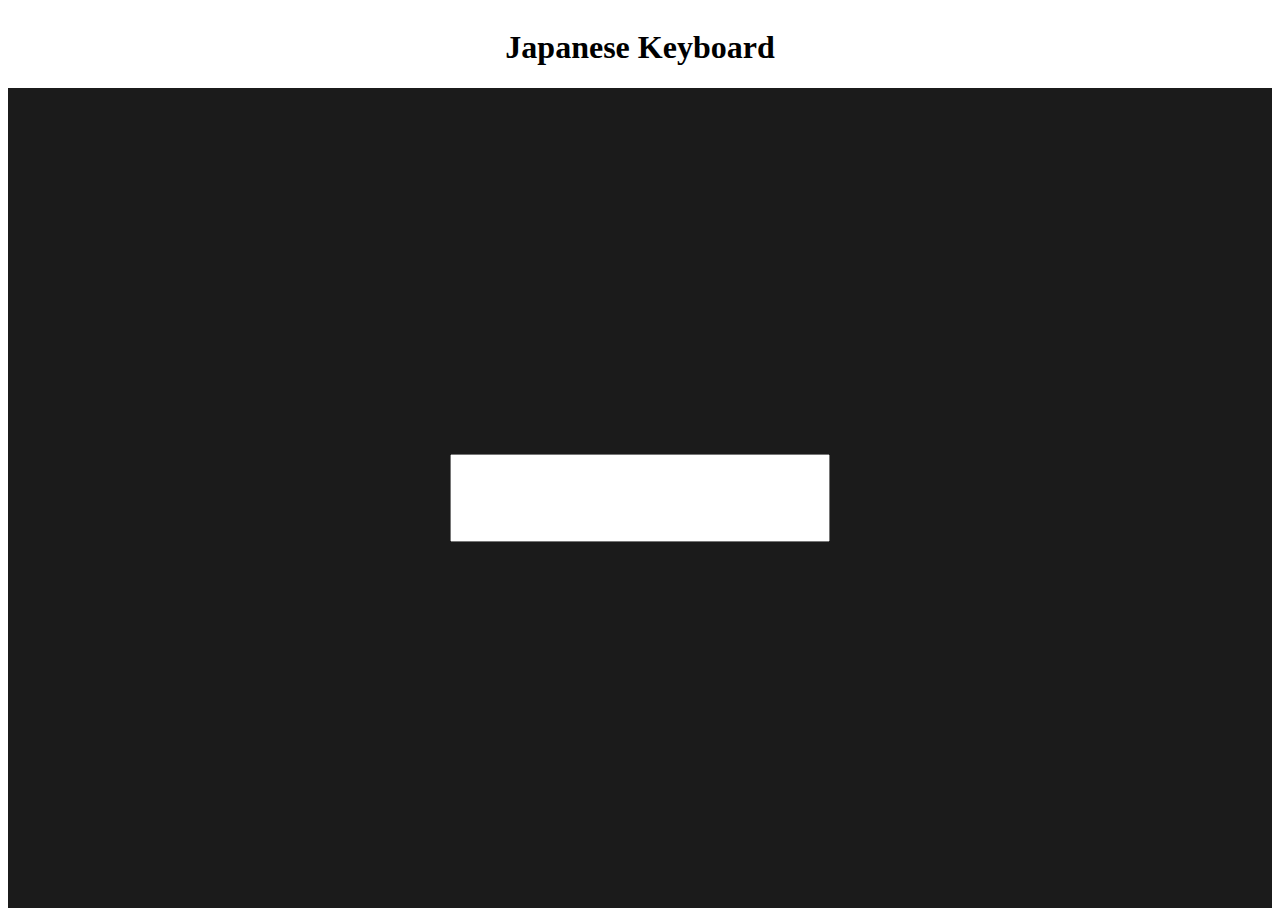
==== keyboard.html @ d09628d8 "some css updates" ====
<!DOCTYPE html>
<html lang="en">
<head>
    <meta charset="UTF-8">
    <meta name="viewport" content="width=device-width, initial-scale=1.0">
    <title>JapanKeys</title>
    <link rel="stylesheet" href="keyboard.css">
</head>
<body>
    <div class="main">
        <div class="title">
            <h1>Japanese Keyboard</h1>
        </div>
        <div class="keyboardContainer">
            <input class="keyboard">
        </div>
    </div>
</body>
<script src="keyboard.js"></script>
</html>
---- keyboard.css ----
.main {
    display: flex;
    flex-direction: column;
    justify-content: center;
    align-items: center;
    background-color: #1b1b1b;
    height: 100vh;
}
.title {
    display: flex;
    justify-content: center;
    background-color: white;
    width: 100%;
}
.keyboardContainer {
    display: flex;
    align-items: center;
    height: 100%;
    width: 30%;
}
.keyboard {
    height: 10%;
    width: 100%;
    font-size: 3vh;
}
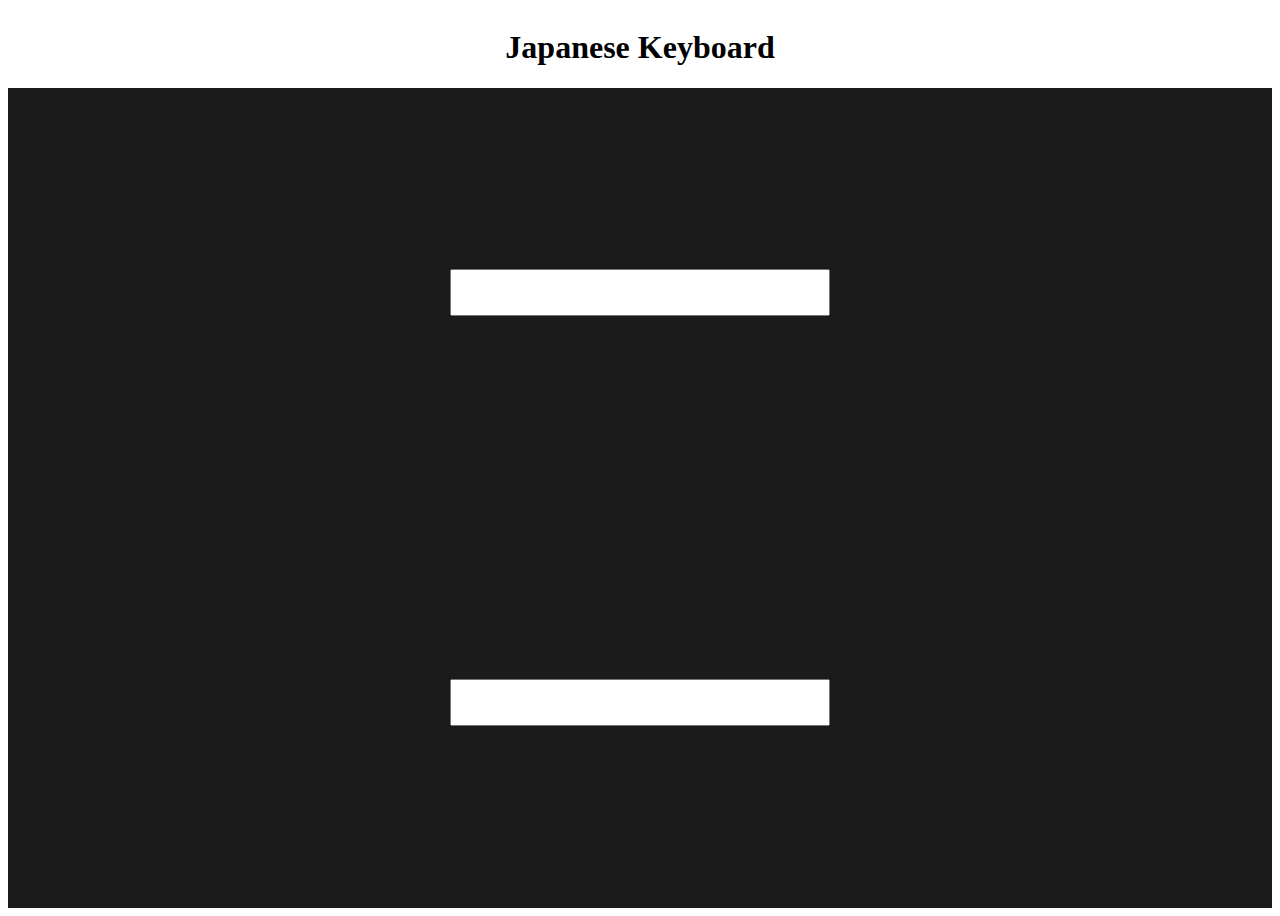
==== commit 7fe09967: "some more bug fixes" ====
--- a/keyboard.html
+++ b/keyboard.html
@@ -12,7 +12,10 @@
             <h1>Japanese Keyboard</h1>
         </div>
         <div class="keyboardContainer">
-            <input class="keyboard">
+            <input class="keyboard" id="input">
+        </div>
+        <div class="keyboardContainer">
+            <input class="keyboard" id="output">
         </div>
     </div>
 </body>
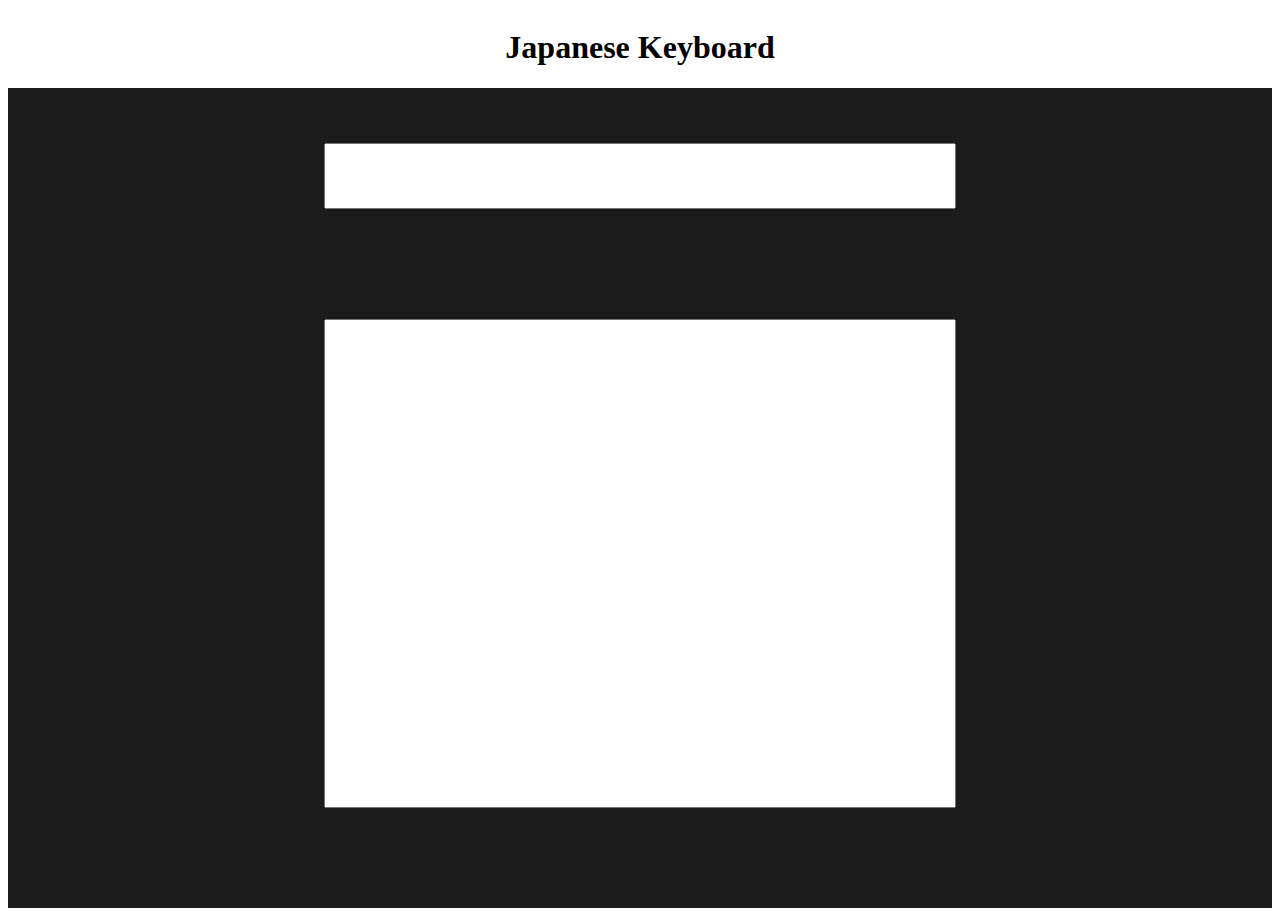
==== commit d3efc23d: "changed css sizing" ====
--- a/keyboard.html
+++ b/keyboard.html
@@ -11,10 +11,10 @@
         <div class="title">
             <h1>Japanese Keyboard</h1>
         </div>
-        <div class="keyboardContainer">
+        <div class="keyboardContainer1">
             <input class="keyboard" id="input">
         </div>
-        <div class="keyboardContainer">
+        <div class="keyboardContainer2">
             <input class="keyboard" id="output">
         </div>
     </div>
--- a/keyboard.css
+++ b/keyboard.css
@@ -12,14 +12,21 @@
     background-color: white;
     width: 100%;
 }
-.keyboardContainer {
+.keyboardContainer1 {
     display: flex;
     align-items: center;
-    height: 100%;
-    width: 30%;
+    padding-top: 5vh;
+    height: 10%;
+    width: 50%;
+}
+.keyboardContainer2 {
+    display: flex;
+    align-items: center;
+    height: 80%;
+    width: 50%;
 }
 .keyboard {
-    height: 10%;
+    height: 70%;
     width: 100%;
     font-size: 3vh;
 }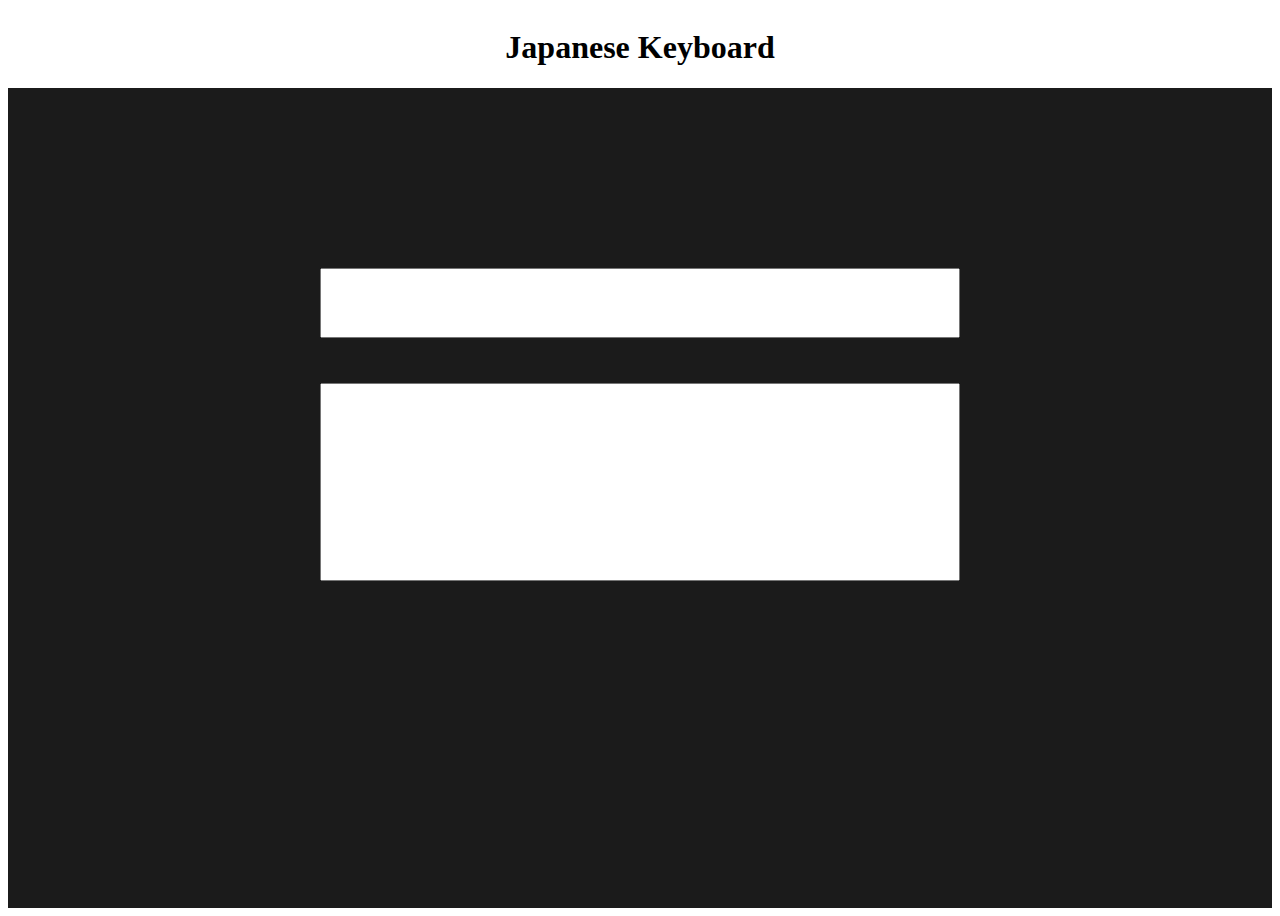
==== commit 2311fbb8: "some css updates and bug fixes" ====
--- a/keyboard.html
+++ b/keyboard.html
@@ -11,11 +11,9 @@
         <div class="title">
             <h1>Japanese Keyboard</h1>
         </div>
-        <div class="keyboardContainer1">
-            <input class="keyboard" id="input">
-        </div>
         <div class="keyboardContainer2">
-            <input class="keyboard" id="output">
+            <input class="keyboard1" id="input">
+            <input class="keyboard2" id="output">
         </div>
     </div>
 </body>
--- a/keyboard.css
+++ b/keyboard.css
@@ -12,21 +12,25 @@
     background-color: white;
     width: 100%;
 }
-.keyboardContainer1 {
-    display: flex;
-    align-items: center;
-    padding-top: 5vh;
-    height: 10%;
-    width: 50%;
-}
+
 .keyboardContainer2 {
     display: flex;
     align-items: center;
+    flex-direction: column;
+    padding-top: 20vh;
     height: 80%;
     width: 50%;
 }
-.keyboard {
-    height: 70%;
+.keyboard1 {
+    height: 10%;
+    margin-bottom: 5vh;
+    width: 100%;
+    font-size: 3vh;
+}
+.keyboard2 {
+    display: flex;
+    height: 30%;
+    margin-bottom: 5vh;
     width: 100%;
     font-size: 3vh;
 }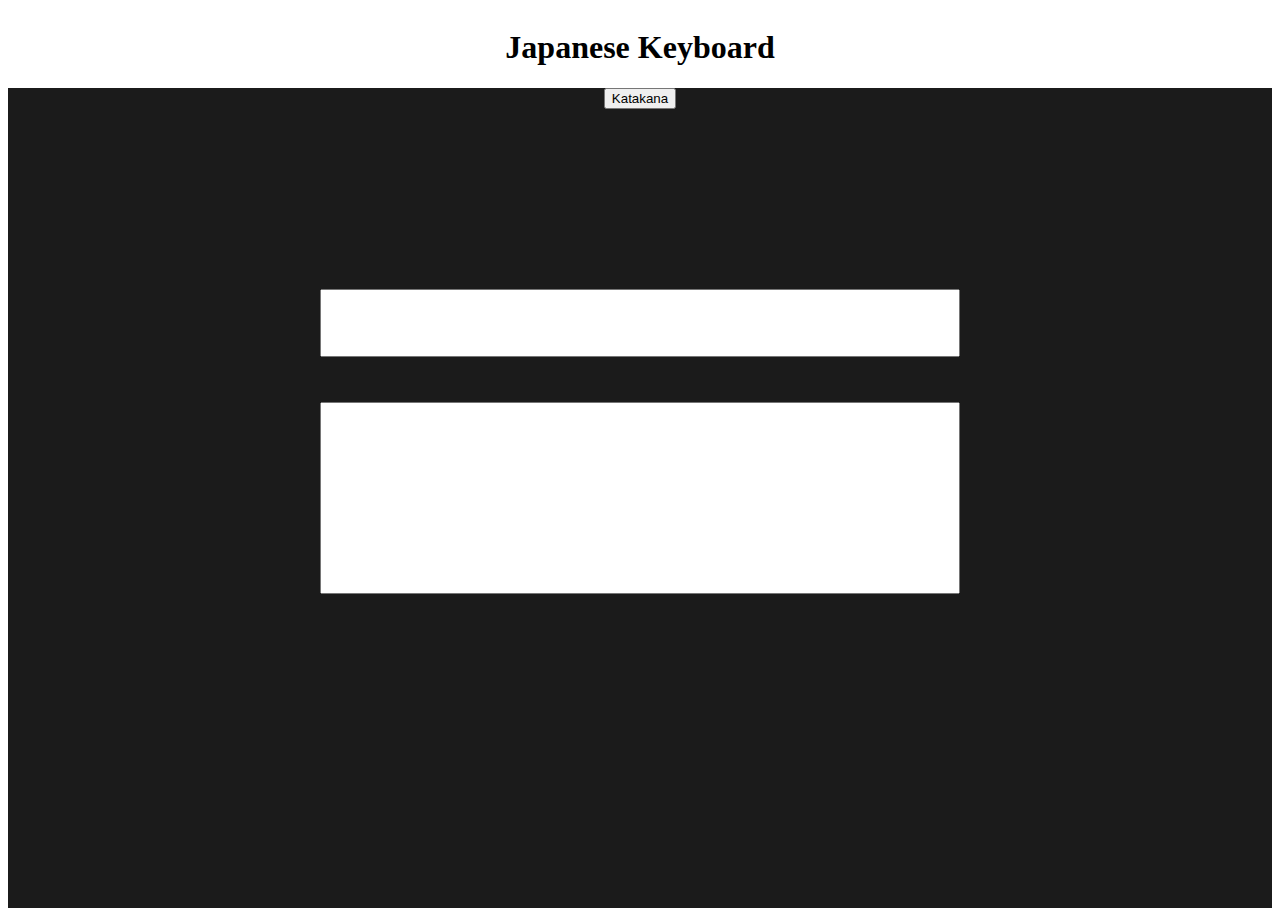
==== commit 9e70c380: "created toggle for katakana" ====
--- a/keyboard.html
+++ b/keyboard.html
@@ -11,6 +11,7 @@
         <div class="title">
             <h1>Japanese Keyboard</h1>
         </div>
+        <button id="toggle">Katakana</button>
         <div class="keyboardContainer2">
             <input class="keyboard1" id="input">
             <input class="keyboard2" id="output">
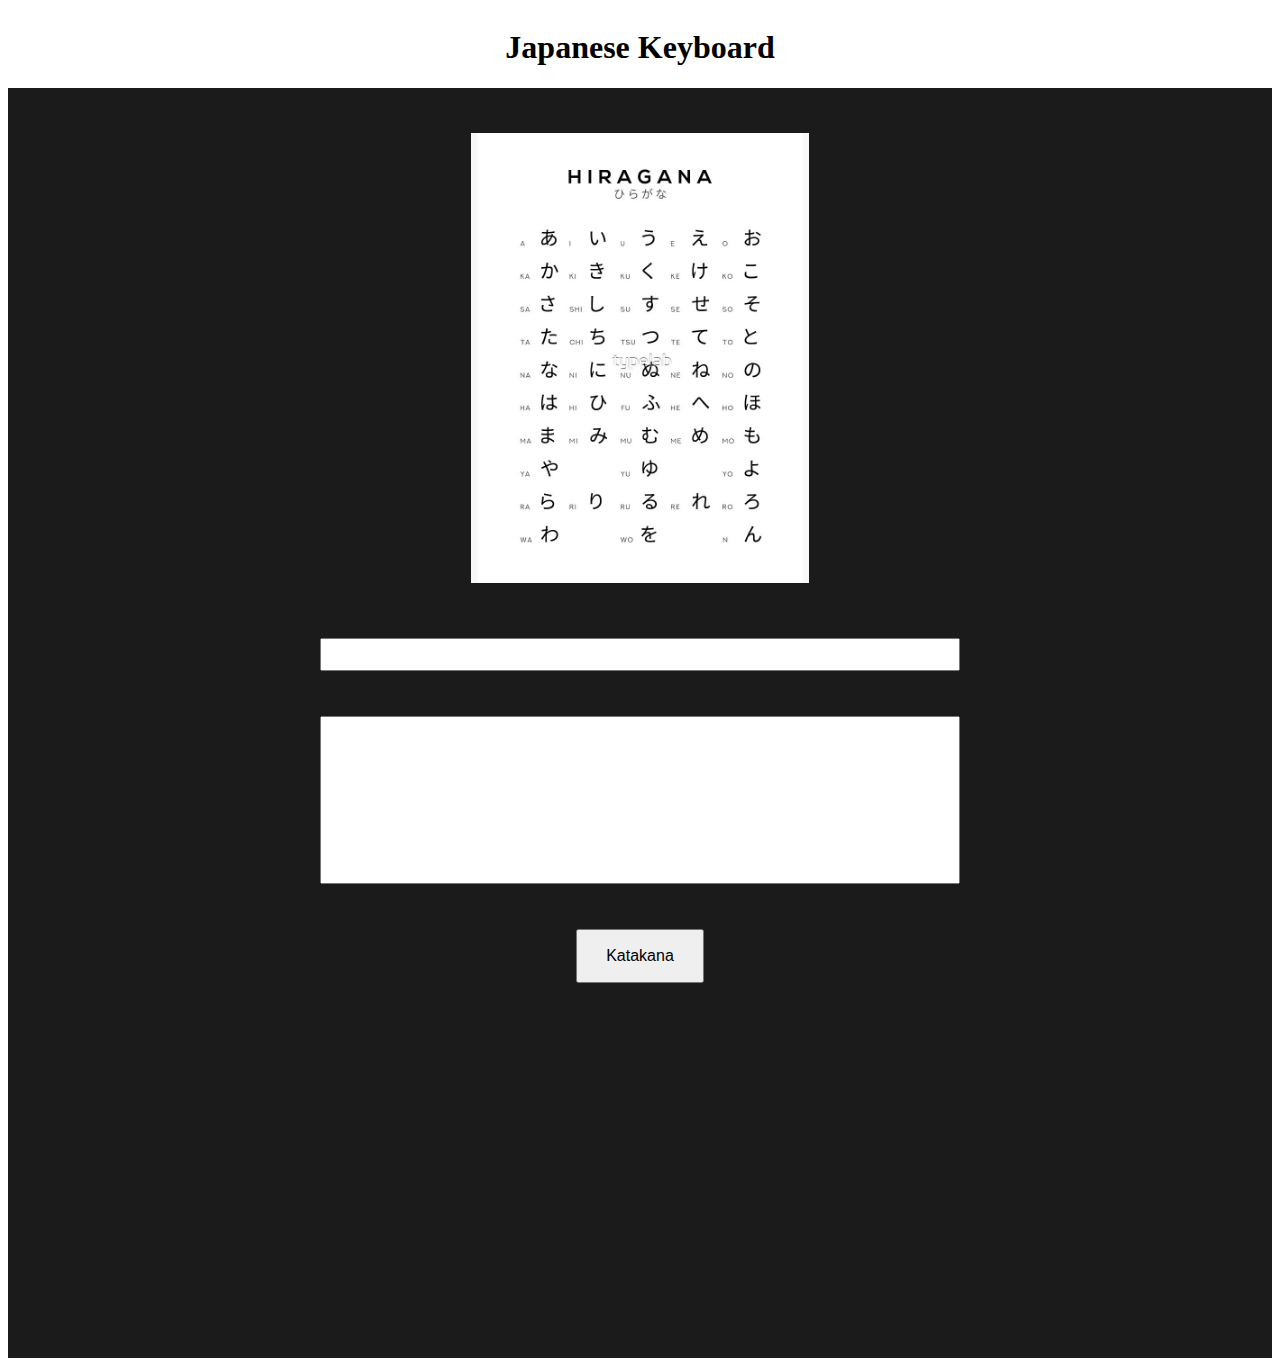
==== commit f02ed458: "added img feature" ====
--- a/keyboard.html
+++ b/keyboard.html
@@ -11,10 +11,15 @@
         <div class="title">
             <h1>Japanese Keyboard</h1>
         </div>
-        <button id="toggle">Katakana</button>
+        <!-- <div id="imgCont"> -->
+            <img src="hiraganaChart.jpg" id="img"/>
+        <!-- </div> -->
+    </div>
+    <div class="main2">
         <div class="keyboardContainer2">
             <input class="keyboard1" id="input">
             <input class="keyboard2" id="output">
+            <button id="toggle">Katakana</button>
         </div>
     </div>
 </body>
--- a/keyboard.css
+++ b/keyboard.css
@@ -1,4 +1,12 @@
 .main {
+    display: flex;
+    flex-direction: column;
+    justify-content: space-between;
+    align-items: center;
+    background-color: #1b1b1b;
+    height: 50vh;
+}
+.main2 {
     display: flex;
     flex-direction: column;
     justify-content: center;
@@ -12,17 +20,25 @@
     background-color: white;
     width: 100%;
 }
-
+#imgCont{
+    display: flex;
+    align-items: center;
+    justify-content: center;
+    height: 100%;
+}
+#img{
+    padding-top: 5vh;
+    height: 100%;
+}
 .keyboardContainer2 {
     display: flex;
     align-items: center;
     flex-direction: column;
-    padding-top: 20vh;
-    height: 80%;
+    height: 60%;
     width: 50%;
 }
 .keyboard1 {
-    height: 10%;
+    height: 5%;
     margin-bottom: 5vh;
     width: 100%;
     font-size: 3vh;
@@ -33,4 +49,10 @@
     margin-bottom: 5vh;
     width: 100%;
     font-size: 3vh;
+}
+#toggle {
+    height: 10%;
+    width: 10vw;
+    font-size: 100%;
+    font-family: sans-serif;
 }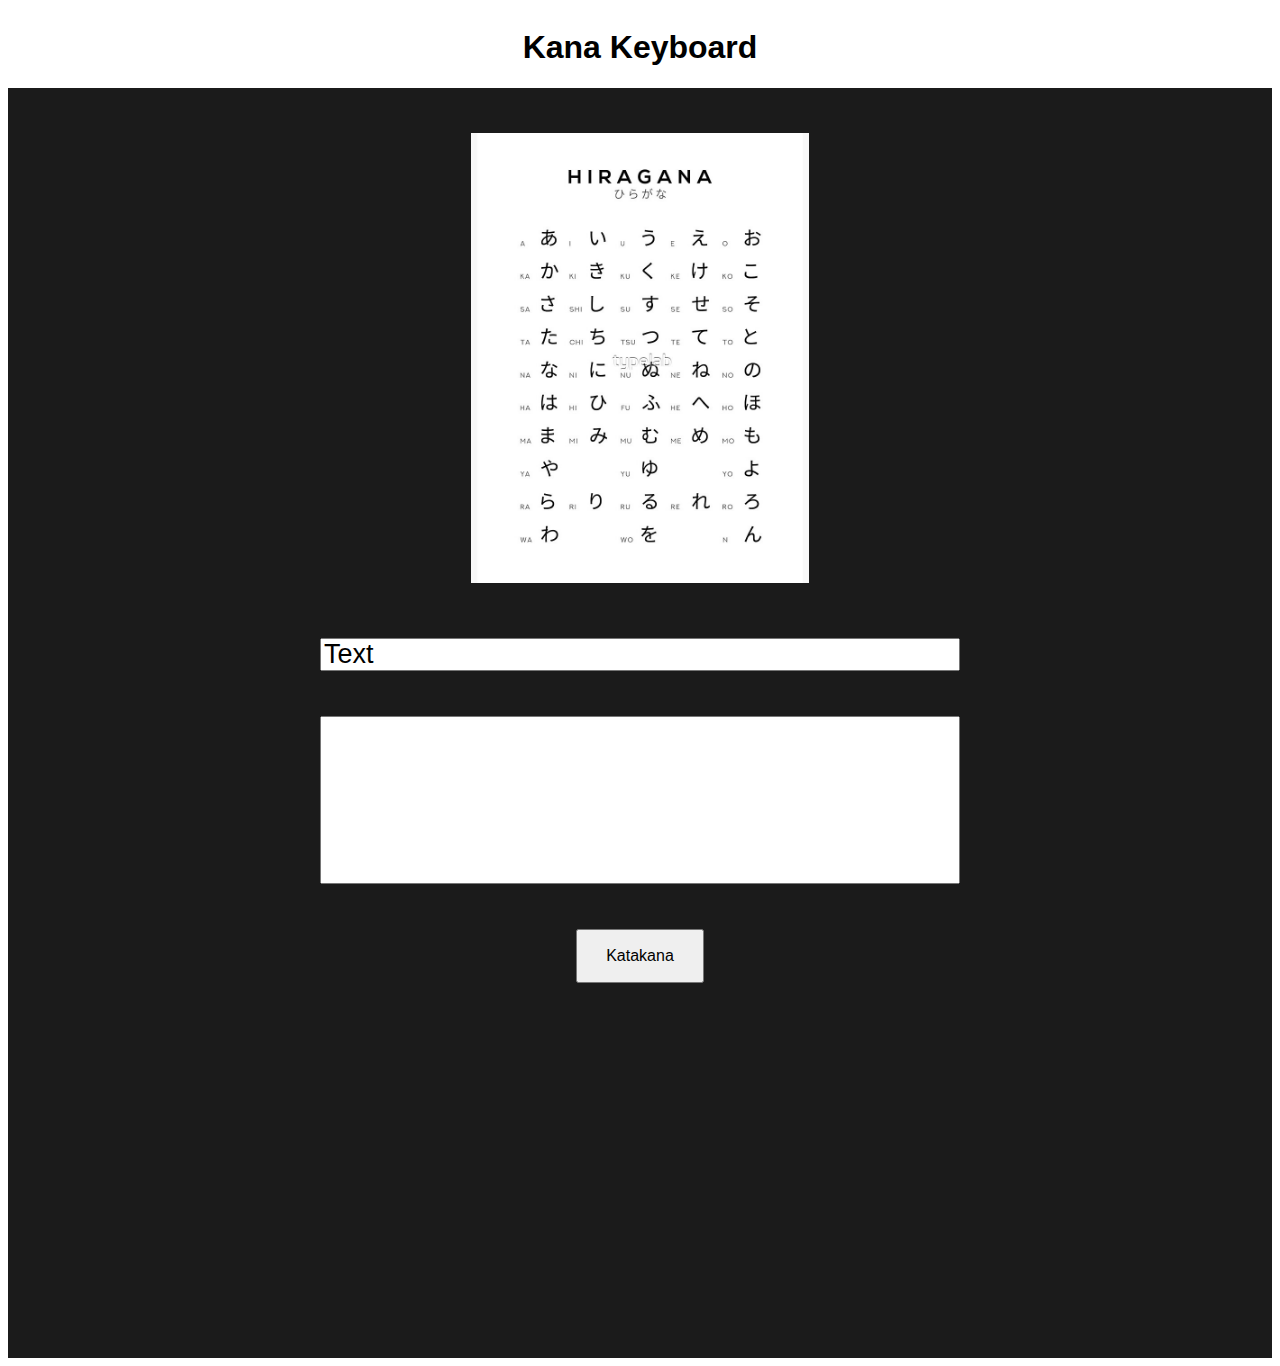
==== commit cbc4188b: "updated css" ====
--- a/keyboard.html
+++ b/keyboard.html
@@ -9,7 +9,7 @@
 <body>
     <div class="main">
         <div class="title">
-            <h1>Japanese Keyboard</h1>
+            <h1 id="title">Kana Keyboard</h1>
         </div>
         <!-- <div id="imgCont"> -->
             <img src="hiraganaChart.jpg" id="img"/>
@@ -17,8 +17,8 @@
     </div>
     <div class="main2">
         <div class="keyboardContainer2">
-            <input class="keyboard1" id="input">
-            <input class="keyboard2" id="output">
+            <input class="keyboard1" id="input" value="Text"/>
+            <input class="keyboard2" id="output" />
             <button id="toggle">Katakana</button>
         </div>
     </div>
--- a/keyboard.css
+++ b/keyboard.css
@@ -19,6 +19,9 @@
     justify-content: center;
     background-color: white;
     width: 100%;
+}
+#title{
+    font-family: sans-serif;
 }
 #imgCont{
     display: flex;
@@ -55,4 +58,10 @@
     width: 10vw;
     font-size: 100%;
     font-family: sans-serif;
+}
+
+@media screen and (max-width: 980px){
+    #toggle {
+        width: 40vw
+    }
 }